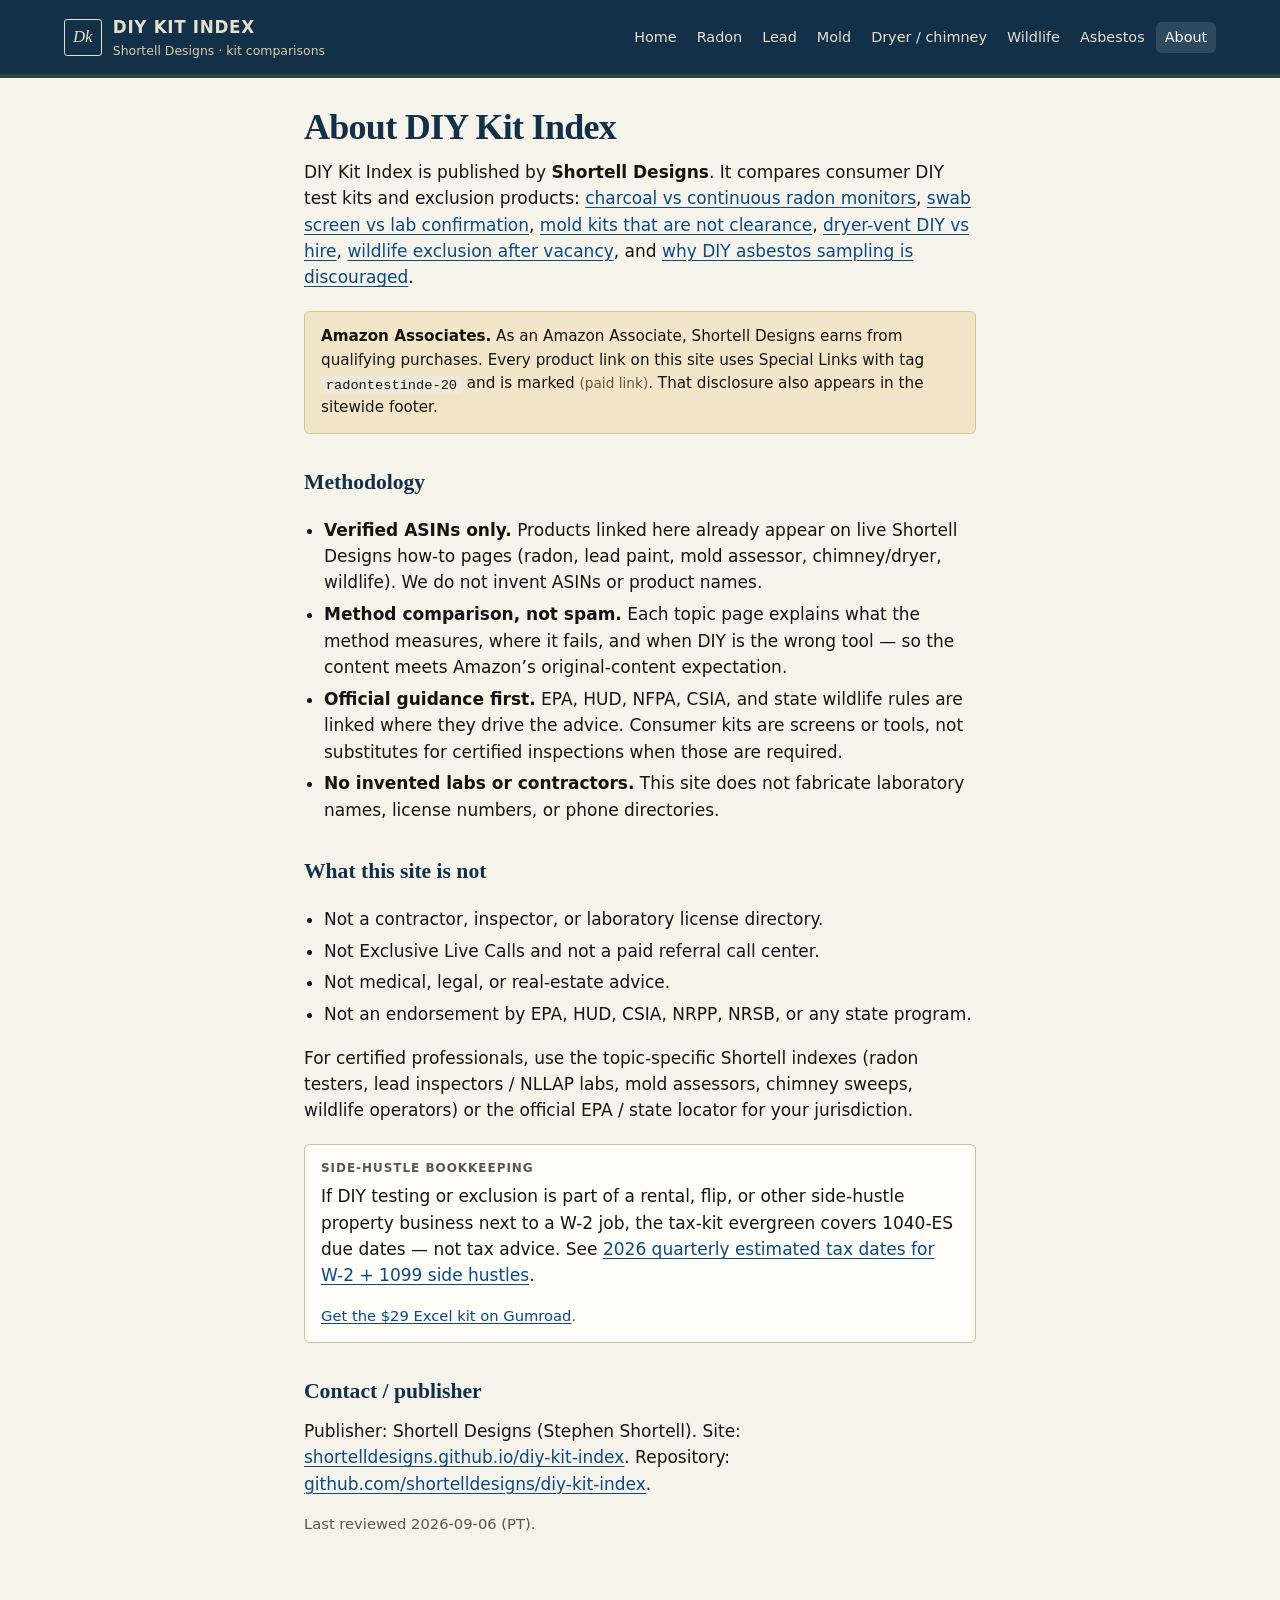
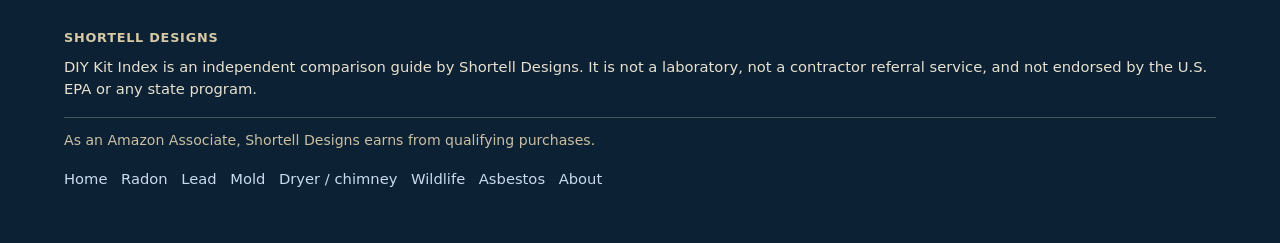
==== about.html @ dc5d18e8 "Add 24-hour Amazon baskets, Marketeer H2s, and tax-kit bridges. Verified live ASINs for primary kits" ====
<!DOCTYPE html>
<html lang="en">
<head>
  <meta charset="utf-8">
  <meta name="viewport" content="width=device-width, initial-scale=1">
  <title>About DIY Kit Index | Shortell Designs</title>
  <meta name="description" content="Shortell Designs compares consumer DIY kits and exclusion products with EPA-linked limitations. Verified ASINs only. Not a license directory. Amazon Associates disclosure.">
  <link rel="stylesheet" href="css/style.css">
  <link rel="canonical" href="https://shortelldesigns.github.io/diy-kit-index/about.html">
</head>
<body>
  <a class="skip" href="#main">Skip to content</a>
  <header class="site-header">
    <div class="header-inner">
      <a class="brand" href="index.html">
        <span class="brand-mark" aria-hidden="true">Dk</span>
        <span class="brand-text">
          <span class="brand-name">DIY Kit Index</span>
          <span class="brand-sub">Shortell Designs · kit comparisons</span>
        </span>
      </a>
      <nav aria-label="Primary">
        <a href="index.html">Home</a>
        <a href="radon-test-kits.html">Radon</a>
        <a href="lead-paint-test-kits.html">Lead</a>
        <a href="mold-diy-kits.html">Mold</a>
        <a href="dryer-vent-chimney-diy.html">Dryer / chimney</a>
        <a href="wildlife-exclusion.html">Wildlife</a>
        <a href="asbestos-diy.html">Asbestos</a>
        <a href="about.html" aria-current="page">About</a>
      </nav>
    </div>
  </header>
  <main id="main">
    <article class="wrap-prose prose">
      <h1>About DIY Kit Index</h1>
      <p>DIY Kit Index is published by <strong>Shortell Designs</strong>. It compares consumer DIY test kits and exclusion products: <a href="radon-test-kits.html">charcoal vs continuous radon monitors</a>, <a href="lead-paint-test-kits.html">swab screen vs lab confirmation</a>, <a href="mold-diy-kits.html">mold kits that are not clearance</a>, <a href="dryer-vent-chimney-diy.html">dryer-vent DIY vs hire</a>, <a href="wildlife-exclusion.html">wildlife exclusion after vacancy</a>, and <a href="asbestos-diy.html">why DIY asbestos sampling is discouraged</a>.</p>

      <div class="disclosure">
        <p><strong>Amazon Associates.</strong> As an Amazon Associate, Shortell Designs earns from qualifying purchases. Every product link on this site uses Special Links with tag <code>radontestinde-20</code> and is marked <span class="paid">(paid link)</span>. That disclosure also appears in the sitewide footer.</p>
      </div>

      <h2>Methodology</h2>
      <ul>
        <li><strong>Verified ASINs only.</strong> Products linked here already appear on live Shortell Designs how-to pages (radon, lead paint, mold assessor, chimney/dryer, wildlife). We do not invent ASINs or product names.</li>
        <li><strong>Method comparison, not spam.</strong> Each topic page explains what the method measures, where it fails, and when DIY is the wrong tool — so the content meets Amazon’s original-content expectation.</li>
        <li><strong>Official guidance first.</strong> EPA, HUD, NFPA, CSIA, and state wildlife rules are linked where they drive the advice. Consumer kits are screens or tools, not substitutes for certified inspections when those are required.</li>
        <li><strong>No invented labs or contractors.</strong> This site does not fabricate laboratory names, license numbers, or phone directories.</li>
      </ul>

      <h2 id="not-a-directory">What this site is not</h2>
      <ul>
        <li>Not a contractor, inspector, or laboratory license directory.</li>
        <li>Not Exclusive Live Calls and not a paid referral call center.</li>
        <li>Not medical, legal, or real-estate advice.</li>
        <li>Not an endorsement by EPA, HUD, CSIA, NRPP, NRSB, or any state program.</li>
      </ul>
      <p>For certified professionals, use the topic-specific Shortell indexes (radon testers, lead inspectors / NLLAP labs, mold assessors, chimney sweeps, wildlife operators) or the official EPA / state locator for your jurisdiction.</p>


      <div class="bridge-tax">
        <p class="kicker">Side-hustle bookkeeping</p>
        <p>If DIY testing or exclusion is part of a rental, flip, or other side-hustle property business next to a W-2 job, the tax-kit evergreen covers 1040-ES due dates — not tax advice. See <a href="https://shortelldesigns.github.io/tax-kit-2026/estimated-tax-2026.html">2026 quarterly estimated tax dates for W-2 + 1099 side hustles</a>.</p>
        <p class="meta"><a href="https://shortelldesigns.gumroad.com/l/jhwrco?utm_source=diykit&amp;utm_medium=seo&amp;utm_campaign=about-tax-bridge">Get the $29 Excel kit on Gumroad</a>.</p>
      </div>

      <h2>Contact / publisher</h2>
      <p>Publisher: Shortell Designs (Stephen Shortell). Site: <a href="https://shortelldesigns.github.io/diy-kit-index/">shortelldesigns.github.io/diy-kit-index</a>. Repository: <a href="https://github.com/shortelldesigns/diy-kit-index">github.com/shortelldesigns/diy-kit-index</a>.</p>
      <p class="meta">Last reviewed 2026-09-06 (PT).</p>
    </article>
  </main>
  <footer class="site-footer">
    <div class="wrap">
      <p class="byline">Shortell Designs</p>
      <p>DIY Kit Index is an independent comparison guide by Shortell Designs. It is not a laboratory, not a contractor referral service, and not endorsed by the U.S. EPA or any state program.</p>
      <p class="assoc">As an Amazon Associate, Shortell Designs earns from qualifying purchases.</p>
      <p class="foot-nav">
        <a href="index.html">Home</a>
        <a href="radon-test-kits.html">Radon</a>
        <a href="lead-paint-test-kits.html">Lead</a>
        <a href="mold-diy-kits.html">Mold</a>
        <a href="dryer-vent-chimney-diy.html">Dryer / chimney</a>
        <a href="wildlife-exclusion.html">Wildlife</a>
        <a href="asbestos-diy.html">Asbestos</a>
        <a href="about.html">About</a>
      </p>
    </div>
  </footer>
</body>
</html>
---- css/style.css ----
/* DIY Kit Index — Shortell Designs. Navy/cream, mobile-first. No tracking. */
:root {
  --ink: #141414;
  --ink-soft: #2a2a2a;
  --muted: #5b574e;
  --paper: #f6f3ea;
  --paper-2: #fffdf8;
  --rule: #c9c0ae;
  --navy: #123048;
  --navy-2: #0c2234;
  --link: #0a4a82;
  --link-hover: #08355e;
  --cream: #e8e0cf;
  --sage: #e4eee8;
  --forest: #1e4d3a;
  --note: #f3e6c8;
  --note-edge: #8a6d32;
  --rec-yes-bg: #dce9e1;
  --rec-no-bg: #f3e6c8;
  --focus: #c45c00;
  --max: 72rem;
  --prose: 42rem;
  --radius: 0.35rem;
}

*, *::before, *::after { box-sizing: border-box; }

html { scroll-behavior: smooth; }

body {
  margin: 0;
  background: var(--paper);
  color: var(--ink);
  font-family: "Source Sans 3", "Segoe UI", system-ui, -apple-system, sans-serif;
  font-size: 1.0625rem;
  line-height: 1.55;
}

.skip {
  position: absolute;
  left: 0.75rem;
  top: -3rem;
  background: var(--navy);
  color: #fff;
  padding: 0.4rem 0.7rem;
  z-index: 20;
}
.skip:focus { top: 0.75rem; }

a { color: var(--link); text-underline-offset: 0.15em; }
a:hover { color: var(--link-hover); }
a:focus-visible, button:focus-visible {
  outline: 2px solid var(--focus);
  outline-offset: 2px;
}

.wrap { width: min(100% - 2rem, var(--max)); margin-inline: auto; }
.wrap-prose { width: min(100% - 2rem, var(--prose)); margin-inline: auto; }

/* Header */
.site-header {
  background: var(--navy);
  color: var(--cream);
  border-bottom: 4px solid var(--forest);
}
.header-inner {
  width: min(100% - 2rem, var(--max));
  margin-inline: auto;
  padding: 0.9rem 0 0.85rem;
  display: flex;
  flex-wrap: wrap;
  gap: 0.75rem 1.5rem;
  align-items: center;
  justify-content: space-between;
}
.brand {
  display: flex;
  gap: 0.7rem;
  align-items: center;
  text-decoration: none;
  color: inherit;
}
.brand-mark {
  flex: none;
  width: 2.35rem;
  height: 2.35rem;
  display: grid;
  place-items: center;
  border: 1.5px solid var(--cream);
  border-radius: 0.2rem;
  color: var(--cream);
  font-family: Georgia, "Iowan Old Style", Palatino, serif;
  font-style: italic;
  font-size: 1.05rem;
  line-height: 1;
}
.brand-text { display: flex; flex-direction: column; gap: 0.05rem; }
.brand-name {
  font-weight: 700;
  letter-spacing: 0.04em;
  font-size: 1.05rem;
  text-transform: uppercase;
}
.brand-sub { font-size: 0.78rem; color: #d7c9a4; }

nav.primary {
  display: flex;
  flex-wrap: wrap;
  gap: 0.15rem;
  width: 100%;
  background: var(--navy-2);
  margin: 0 -1rem -0.85rem;
  padding: 0.35rem 1rem;
  width: calc(100% + 2rem);
}
.header-inner nav,
nav[aria-label="Primary"] {
  display: flex;
  flex-wrap: wrap;
  gap: 0.15rem;
}
nav a {
  text-decoration: none;
  color: var(--cream);
  padding: 0.3rem 0.55rem;
  border-radius: var(--radius);
  font-size: 0.9rem;
}
nav a:hover,
nav a[aria-current="page"] {
  background: rgba(255, 253, 248, 0.12);
  color: #fff;
}

/* Main */
main { padding: 1.75rem 0 3rem; }
h1 {
  font-family: Georgia, "Iowan Old Style", Palatino, serif;
  font-weight: 600;
  font-size: clamp(1.65rem, 3.5vw, 2.25rem);
  line-height: 1.2;
  margin: 0 0 0.6rem;
  letter-spacing: -0.02em;
  color: var(--navy);
}
h2 {
  font-family: Georgia, "Iowan Old Style", Palatino, serif;
  font-weight: 600;
  font-size: 1.35rem;
  margin: 2rem 0 0.6rem;
  color: var(--navy);
}
h3 { font-size: 1.05rem; margin: 1.4rem 0 0.4rem; }
p { margin: 0 0 1rem; }
.lede {
  font-size: 1.12rem;
  color: var(--muted);
  max-width: 40rem;
}
.kicker {
  font-size: 0.75rem;
  letter-spacing: 0.08em;
  text-transform: uppercase;
  color: var(--muted);
  font-weight: 600;
  margin: 0 0 0.35rem;
}
.meta { color: var(--muted); font-size: 0.92rem; }
hr {
  border: 0;
  border-top: 1px solid var(--rule);
  margin: 1.75rem 0;
}

/* Cards / grid */
.grid {
  display: grid;
  gap: 1rem;
  margin: 1.5rem 0;
}
@media (min-width: 640px) {
  .grid.two { grid-template-columns: 1fr 1fr; }
  .grid.topics { grid-template-columns: repeat(2, 1fr); }
}
@media (min-width: 960px) {
  .grid.topics { grid-template-columns: repeat(3, 1fr); }
}
.card {
  background: var(--paper-2);
  border: 1px solid var(--rule);
  border-radius: 0.5rem;
  padding: 1.1rem 1.15rem 1.2rem;
  text-decoration: none;
  color: inherit;
  display: block;
}
a.card:hover { border-color: var(--navy); }
.card h2, .card h3 { margin-top: 0; color: var(--navy); }
.card p:last-child { margin-bottom: 0; }

.disclosure {
  background: var(--note);
  border: 1px solid #d4c49a;
  border-radius: var(--radius);
  padding: 0.85rem 1rem;
  margin: 1.25rem 0;
  font-size: 0.95rem;
}
.disclosure p:last-child { margin-bottom: 0; }

.note {
  background: var(--note);
  border-left: 3px solid var(--note-edge);
  padding: 0.85rem 1rem;
  margin: 1.1rem 0 1.4rem;
  border-radius: 0 0.35rem 0.35rem 0;
}
.note p:last-child { margin-bottom: 0; }

.paths {
  margin: 1.5rem 0;
  display: grid;
  gap: 0.75rem;
}
.paths-label {
  font-size: 0.75rem;
  letter-spacing: 0.08em;
  text-transform: uppercase;
  color: var(--muted);
  font-weight: 600;
  margin: 0;
}
.path {
  display: block;
  background: var(--paper-2);
  border: 1px solid var(--rule);
  border-radius: 0.5rem;
  padding: 1rem 1.1rem;
  text-decoration: none;
  color: inherit;
}
.path:hover { border-color: var(--navy); }
.path strong { display: block; color: var(--navy); margin-bottom: 0.25rem; }
.path span { color: var(--muted); font-size: 0.95rem; }

/* Kit blocks */
.kit-block {
  background: var(--paper-2);
  border: 1px solid var(--rule);
  border-radius: 0.5rem;
  padding: 1.1rem 1.15rem 1.25rem;
  margin: 1.5rem 0;
}
.kit-lead { margin-bottom: 1rem; }
.kits {
  display: grid;
  gap: 1rem;
}
@media (min-width: 640px) {
  .kits { grid-template-columns: 1fr 1fr; }
}
.kit {
  background: var(--paper);
  border: 1px solid var(--rule);
  border-radius: var(--radius);
  padding: 0.9rem 1rem;
}
.kit h3 { margin-top: 0.35rem; color: var(--navy); }
.kit-link {
  display: inline-block;
  margin-top: 0.35rem;
  font-weight: 600;
}
.paid { font-weight: 500; color: var(--muted); font-size: 0.9em; }
.rec {
  display: inline-block;
  font-size: 0.78rem;
  font-weight: 600;
  letter-spacing: 0.02em;
  padding: 0.2rem 0.5rem;
  border-radius: 999px;
  margin: 0.2rem 0 0.4rem;
}
.rec-yes { background: var(--rec-yes-bg); color: var(--forest); }
.rec-no { background: var(--rec-no-bg); color: var(--note-edge); }
.rec-warn { background: #f0dede; color: #6b2a2a; }

/* 24-hour buy basket */
.basket-block {
  background: #eef4ef;
  border: 1px solid #b7c9bb;
  border-left: 4px solid var(--forest);
  border-radius: 0.5rem;
  padding: 1.1rem 1.15rem 1.25rem;
  margin: 1.5rem 0;
}
.basket-block .kit-lead { margin-bottom: 0.85rem; }
.basket-block .kits { margin-top: 0.5rem; }
.bridge-tax {
  background: var(--paper-2);
  border: 1px solid var(--rule);
  border-radius: var(--radius);
  padding: 0.9rem 1rem;
  margin: 1.25rem 0;
}
.bridge-tax p:last-child { margin-bottom: 0; }


.compare {
  width: 100%;
  border-collapse: collapse;
  font-size: 0.95rem;
  margin: 1rem 0 1.5rem;
  background: var(--paper-2);
}
.compare th, .compare td {
  border: 1px solid var(--rule);
  padding: 0.55rem 0.7rem;
  text-align: left;
  vertical-align: top;
}
.compare th {
  background: #efe9db;
  font-size: 0.78rem;
  letter-spacing: 0.05em;
  text-transform: uppercase;
  color: var(--muted);
}

ul, ol { padding-left: 1.25rem; }
li { margin-bottom: 0.35rem; }

/* Footer */
.site-footer {
  background: var(--navy-2);
  color: #e8e0cf;
  padding: 1.75rem 0 2.25rem;
  font-size: 0.92rem;
}
.site-footer a { color: #c9daf0; }
.site-footer a:hover { color: #fff; }
.site-footer .byline {
  font-weight: 700;
  letter-spacing: 0.06em;
  text-transform: uppercase;
  font-size: 0.8rem;
  color: #d7c9a4;
  margin-bottom: 0.5rem;
}
.site-footer .foot-nav {
  display: flex;
  flex-wrap: wrap;
  gap: 0.35rem 0.85rem;
  margin-top: 1rem;
}
.site-footer .foot-nav a { text-decoration: none; }
.assoc {
  margin-top: 0.75rem;
  padding-top: 0.75rem;
  border-top: 1px solid rgba(232, 224, 207, 0.25);
  font-size: 0.88rem;
  color: #cbbfa3;
}

code {
  font-size: 0.9em;
  background: #efe9db;
  padding: 0.1rem 0.3rem;
  border-radius: 0.2rem;
}

.prose img { max-width: 100%; height: auto; }
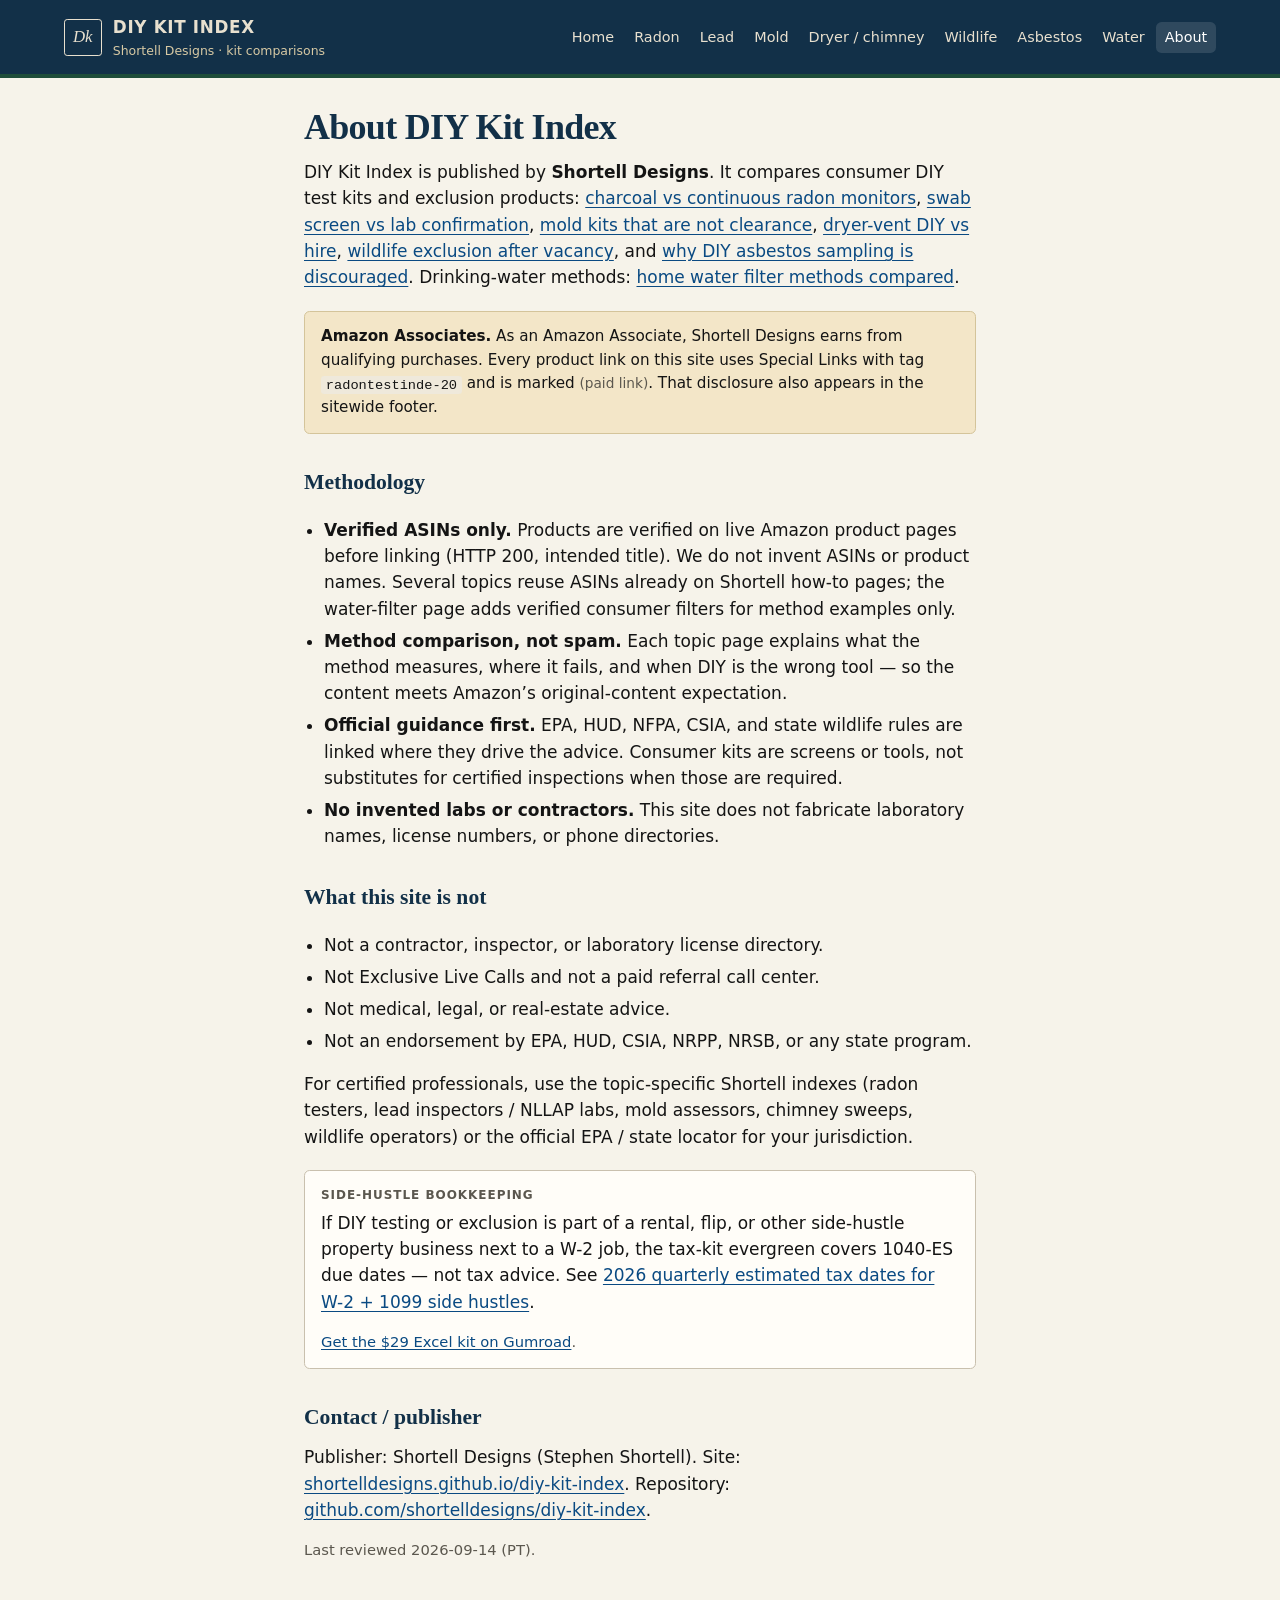
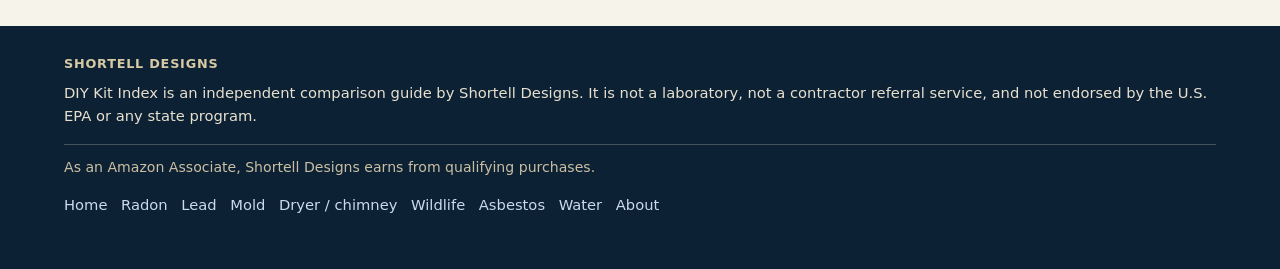
==== commit 80492bdd: "Add water-filter-methods comparison and Associates sponsored rel. Pitcher vs under-sink vs RO method" ====
--- a/about.html
+++ b/about.html
@@ -19,7 +19,7 @@
           <span class="brand-sub">Shortell Designs · kit comparisons</span>
         </span>
       </a>
-      <nav aria-label="Primary">
+            <nav aria-label="Primary">
         <a href="index.html">Home</a>
         <a href="radon-test-kits.html">Radon</a>
         <a href="lead-paint-test-kits.html">Lead</a>
@@ -27,6 +27,7 @@
         <a href="dryer-vent-chimney-diy.html">Dryer / chimney</a>
         <a href="wildlife-exclusion.html">Wildlife</a>
         <a href="asbestos-diy.html">Asbestos</a>
+        <a href="water-filter-methods.html">Water</a>
         <a href="about.html" aria-current="page">About</a>
       </nav>
     </div>
@@ -34,7 +35,7 @@
   <main id="main">
     <article class="wrap-prose prose">
       <h1>About DIY Kit Index</h1>
-      <p>DIY Kit Index is published by <strong>Shortell Designs</strong>. It compares consumer DIY test kits and exclusion products: <a href="radon-test-kits.html">charcoal vs continuous radon monitors</a>, <a href="lead-paint-test-kits.html">swab screen vs lab confirmation</a>, <a href="mold-diy-kits.html">mold kits that are not clearance</a>, <a href="dryer-vent-chimney-diy.html">dryer-vent DIY vs hire</a>, <a href="wildlife-exclusion.html">wildlife exclusion after vacancy</a>, and <a href="asbestos-diy.html">why DIY asbestos sampling is discouraged</a>.</p>
+      <p>DIY Kit Index is published by <strong>Shortell Designs</strong>. It compares consumer DIY test kits and exclusion products: <a href="radon-test-kits.html">charcoal vs continuous radon monitors</a>, <a href="lead-paint-test-kits.html">swab screen vs lab confirmation</a>, <a href="mold-diy-kits.html">mold kits that are not clearance</a>, <a href="dryer-vent-chimney-diy.html">dryer-vent DIY vs hire</a>, <a href="wildlife-exclusion.html">wildlife exclusion after vacancy</a>, and <a href="asbestos-diy.html">why DIY asbestos sampling is discouraged</a>. Drinking-water methods: <a href="water-filter-methods.html">home water filter methods compared</a>.</p>
 
       <div class="disclosure">
         <p><strong>Amazon Associates.</strong> As an Amazon Associate, Shortell Designs earns from qualifying purchases. Every product link on this site uses Special Links with tag <code>radontestinde-20</code> and is marked <span class="paid">(paid link)</span>. That disclosure also appears in the sitewide footer.</p>
@@ -42,7 +43,7 @@
 
       <h2>Methodology</h2>
       <ul>
-        <li><strong>Verified ASINs only.</strong> Products linked here already appear on live Shortell Designs how-to pages (radon, lead paint, mold assessor, chimney/dryer, wildlife). We do not invent ASINs or product names.</li>
+        <li><strong>Verified ASINs only.</strong> Products are verified on live Amazon product pages before linking (HTTP 200, intended title). We do not invent ASINs or product names. Several topics reuse ASINs already on Shortell how-to pages; the water-filter page adds verified consumer filters for method examples only.</li>
         <li><strong>Method comparison, not spam.</strong> Each topic page explains what the method measures, where it fails, and when DIY is the wrong tool — so the content meets Amazon’s original-content expectation.</li>
         <li><strong>Official guidance first.</strong> EPA, HUD, NFPA, CSIA, and state wildlife rules are linked where they drive the advice. Consumer kits are screens or tools, not substitutes for certified inspections when those are required.</li>
         <li><strong>No invented labs or contractors.</strong> This site does not fabricate laboratory names, license numbers, or phone directories.</li>
@@ -66,7 +67,7 @@
 
       <h2>Contact / publisher</h2>
       <p>Publisher: Shortell Designs (Stephen Shortell). Site: <a href="https://shortelldesigns.github.io/diy-kit-index/">shortelldesigns.github.io/diy-kit-index</a>. Repository: <a href="https://github.com/shortelldesigns/diy-kit-index">github.com/shortelldesigns/diy-kit-index</a>.</p>
-      <p class="meta">Last reviewed 2026-09-06 (PT).</p>
+      <p class="meta">Last reviewed 2026-09-14 (PT).</p>
     </article>
   </main>
   <footer class="site-footer">
@@ -74,7 +75,7 @@
       <p class="byline">Shortell Designs</p>
       <p>DIY Kit Index is an independent comparison guide by Shortell Designs. It is not a laboratory, not a contractor referral service, and not endorsed by the U.S. EPA or any state program.</p>
       <p class="assoc">As an Amazon Associate, Shortell Designs earns from qualifying purchases.</p>
-      <p class="foot-nav">
+            <p class="foot-nav">
         <a href="index.html">Home</a>
         <a href="radon-test-kits.html">Radon</a>
         <a href="lead-paint-test-kits.html">Lead</a>
@@ -82,6 +83,7 @@
         <a href="dryer-vent-chimney-diy.html">Dryer / chimney</a>
         <a href="wildlife-exclusion.html">Wildlife</a>
         <a href="asbestos-diy.html">Asbestos</a>
+        <a href="water-filter-methods.html">Water</a>
         <a href="about.html">About</a>
       </p>
     </div>
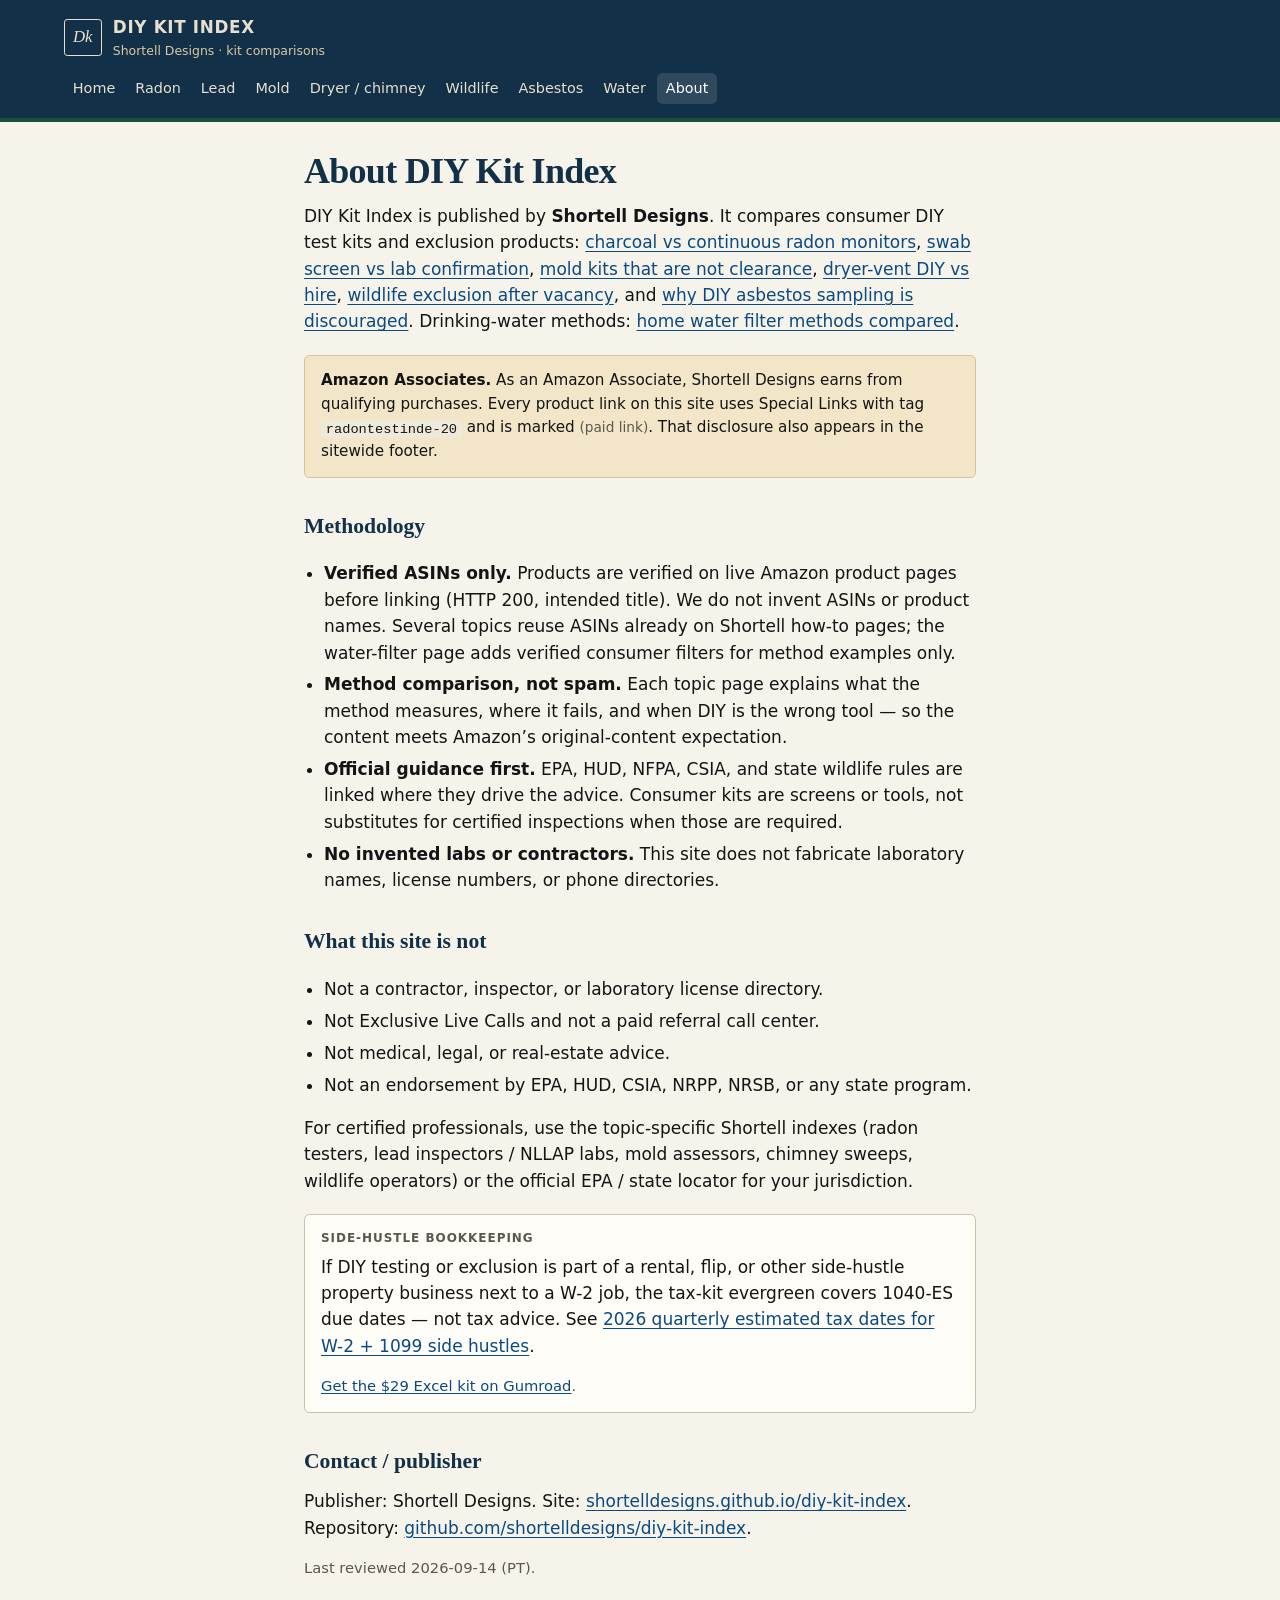
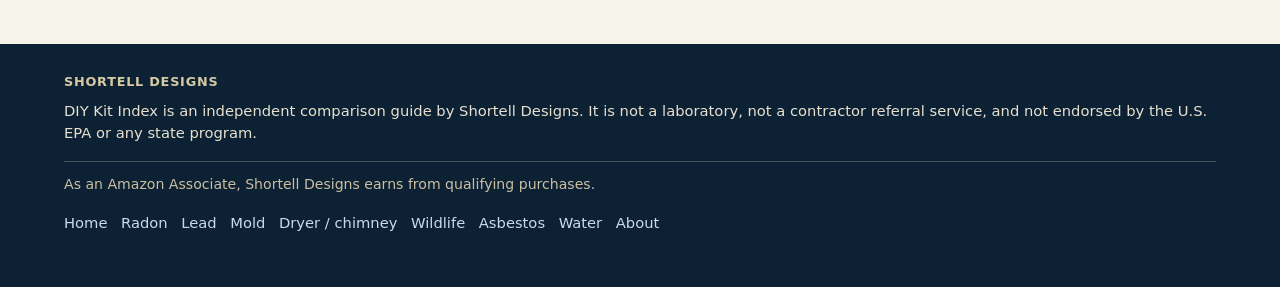
==== commit 5813f8e4: "Byline/Updated Oct 2026, dateModified, home links; noindex about page and drop from sitemap" ====
--- a/about.html
+++ b/about.html
@@ -6,6 +6,7 @@
   <title>About DIY Kit Index | Shortell Designs</title>
   <meta name="description" content="Shortell Designs compares consumer DIY kits and exclusion products with EPA-linked limitations. Verified ASINs only. Not a license directory. Amazon Associates disclosure.">
   <link rel="stylesheet" href="css/style.css">
+  <meta name="robots" content="noindex,follow">
   <link rel="canonical" href="https://shortelldesigns.github.io/diy-kit-index/about.html">
 </head>
 <body>
@@ -66,7 +67,7 @@
       </div>
 
       <h2>Contact / publisher</h2>
-      <p>Publisher: Shortell Designs (Stephen Shortell). Site: <a href="https://shortelldesigns.github.io/diy-kit-index/">shortelldesigns.github.io/diy-kit-index</a>. Repository: <a href="https://github.com/shortelldesigns/diy-kit-index">github.com/shortelldesigns/diy-kit-index</a>.</p>
+      <p>Publisher: Shortell Designs. Site: <a href="https://shortelldesigns.github.io/diy-kit-index/">shortelldesigns.github.io/diy-kit-index</a>. Repository: <a href="https://github.com/shortelldesigns/diy-kit-index">github.com/shortelldesigns/diy-kit-index</a>.</p>
       <p class="meta">Last reviewed 2026-09-14 (PT).</p>
     </article>
   </main>
--- a/css/style.css
+++ b/css/style.css
@@ -103,21 +103,22 @@
 }
 .brand-sub { font-size: 0.78rem; color: #d7c9a4; }
 
-nav.primary {
-  display: flex;
-  flex-wrap: wrap;
-  gap: 0.15rem;
-  width: 100%;
-  background: var(--navy-2);
-  margin: 0 -1rem -0.85rem;
-  padding: 0.35rem 1rem;
-  width: calc(100% + 2rem);
-}
+nav.primary,
 .header-inner nav,
 nav[aria-label="Primary"] {
   display: flex;
   flex-wrap: wrap;
   gap: 0.15rem;
+  width: 100%;
+  max-width: 100%;
+  margin-left: 0;
+  box-sizing: border-box;
+  overflow-x: auto;
+}
+nav.primary {
+  background: var(--navy-2);
+  margin-bottom: -0.85rem;
+  padding: 0.35rem 1rem;
 }
 nav a {
   text-decoration: none;
@@ -308,6 +309,10 @@
 
 .compare {
   width: 100%;
+  max-width: 100%;
+  display: block;
+  overflow-x: auto;
+  -webkit-overflow-scrolling: touch;
   border-collapse: collapse;
   font-size: 0.95rem;
   margin: 1rem 0 1.5rem;
@@ -370,3 +375,67 @@
 }
 
 .prose img { max-width: 100%; height: auto; }
+
+/* Above-the-fold primary kit offer (mobile-first) */
+.primary-pick {
+  background: #eef4ef;
+  border: 1px solid #b7c9bb;
+  border-left: 4px solid var(--forest);
+  border-radius: 0.5rem;
+  padding: 0.8rem 0.95rem 0.9rem;
+  margin: 0.75rem 0 1.15rem;
+}
+.primary-pick > .kicker {
+  margin: 0 0 0.2rem;
+  color: var(--forest);
+}
+.primary-pick > p {
+  margin: 0 0 0.45rem;
+  font-size: 0.98rem;
+}
+.primary-pick .pick-links {
+  list-style: none;
+  padding: 0;
+  margin: 0.25rem 0 0;
+  display: grid;
+  gap: 0.35rem;
+}
+.primary-pick .pick-links li { margin: 0; }
+.primary-pick .kit-link {
+  margin-top: 0;
+  font-size: 0.98rem;
+}
+.primary-pick .pick-note {
+  margin: 0.55rem 0 0;
+  font-size: 0.88rem;
+  color: var(--muted);
+}
+
+/* Forest full-width primary-pick CTAs (C01 fold / Designer notes) */
+.primary-pick .kit-link {
+  display: flex;
+  align-items: center;
+  justify-content: center;
+  width: 100%;
+  min-height: 2.75rem;
+  padding: 0.55rem 0.85rem;
+  box-sizing: border-box;
+  background: var(--forest);
+  color: #f6f3ea !important;
+  text-decoration: none;
+  font-weight: 700;
+  border-radius: var(--radius);
+  text-align: center;
+  line-height: 1.25;
+}
+.primary-pick .kit-link:hover,
+.primary-pick .kit-link:focus {
+  background: var(--navy);
+  color: #f6f3ea !important;
+}
+.primary-pick .kit-link .paid { color: #d7e5db; font-weight: 500; }
+.primary-pick .pick-micro {
+  margin: 0.35rem 0 0.5rem;
+  font-size: 0.88rem;
+  color: var(--muted);
+}
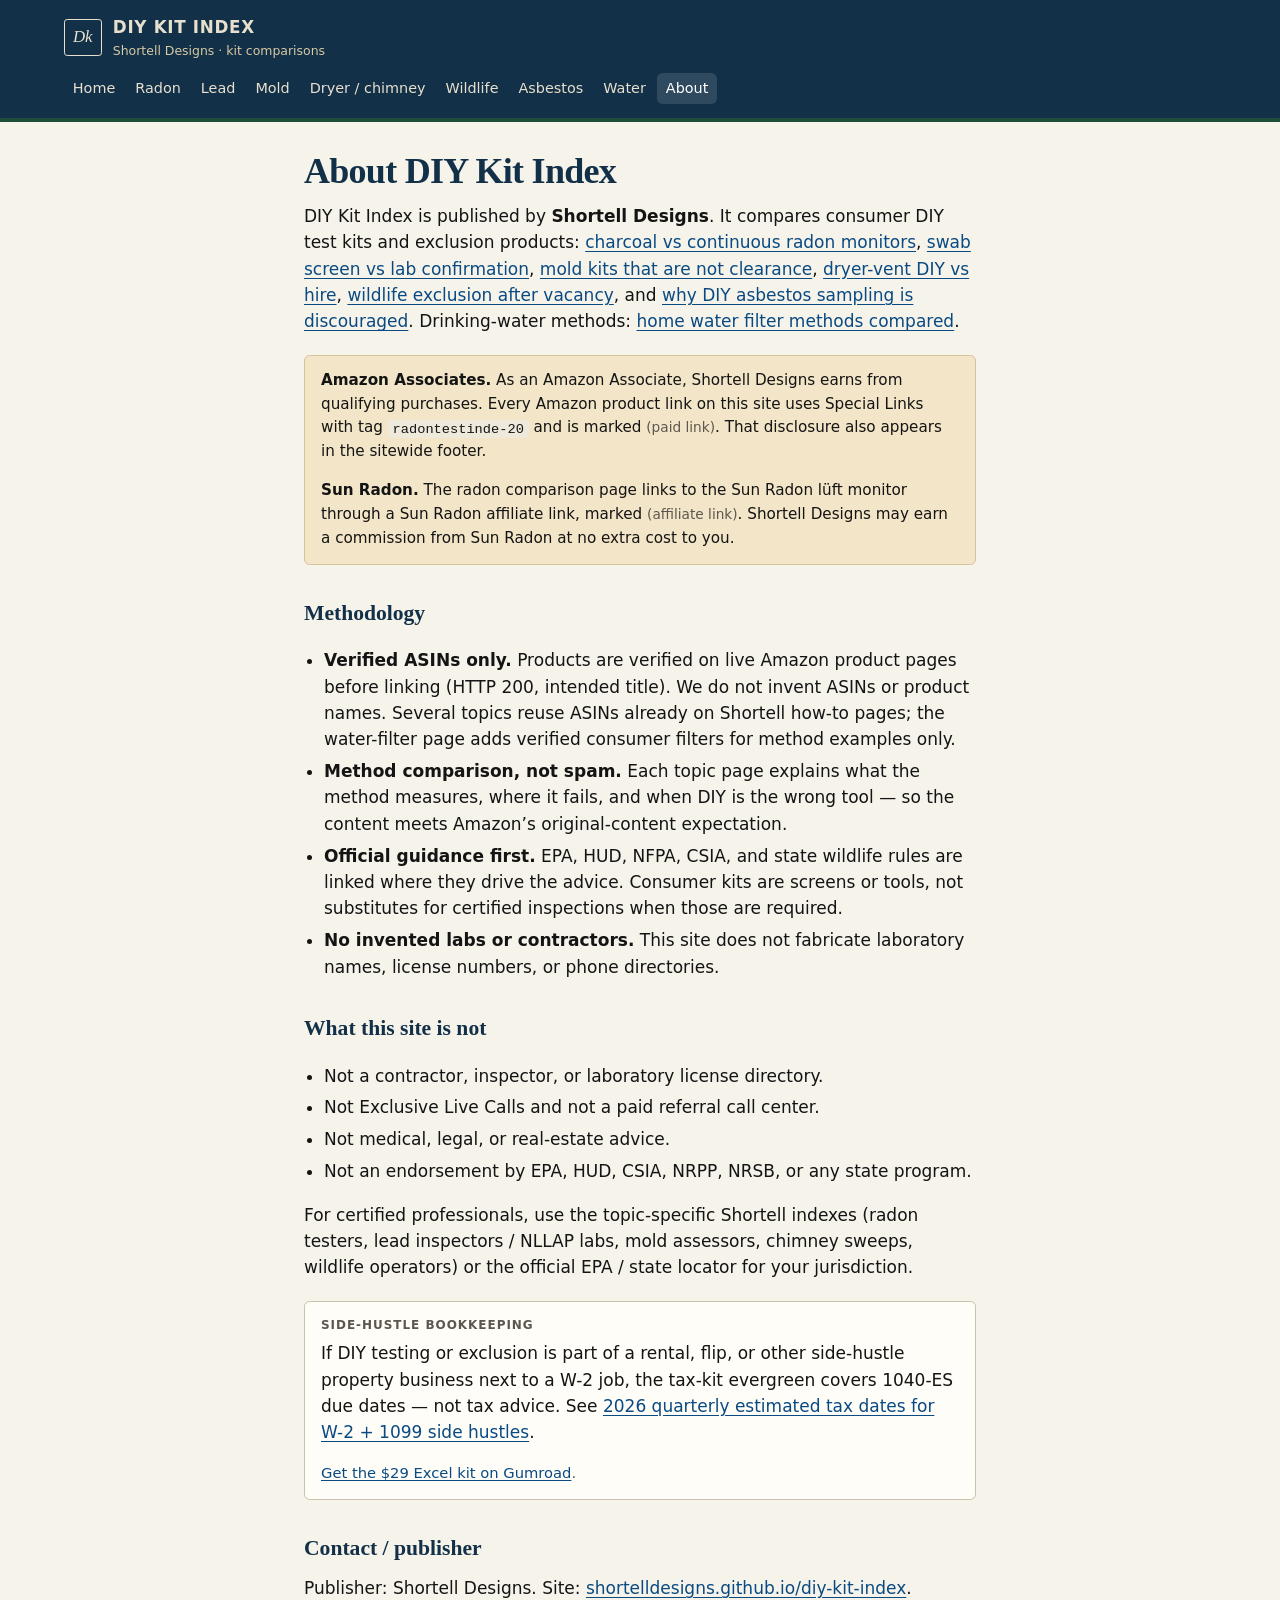
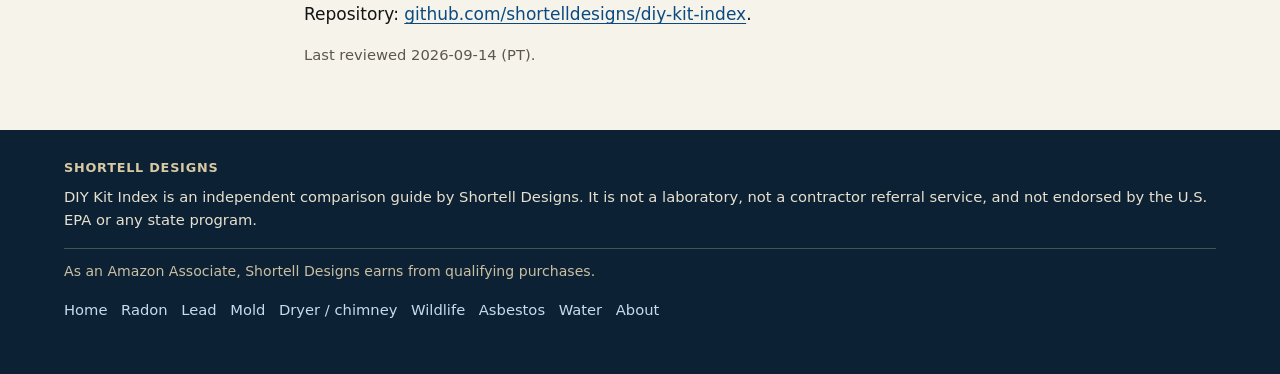
==== commit 187c5329: "Add Sun Radon lüft continuous monitor option (affiliate, disclosed) to radon comparison; name Sun Ra" ====
--- a/about.html
+++ b/about.html
@@ -39,7 +39,8 @@
       <p>DIY Kit Index is published by <strong>Shortell Designs</strong>. It compares consumer DIY test kits and exclusion products: <a href="radon-test-kits.html">charcoal vs continuous radon monitors</a>, <a href="lead-paint-test-kits.html">swab screen vs lab confirmation</a>, <a href="mold-diy-kits.html">mold kits that are not clearance</a>, <a href="dryer-vent-chimney-diy.html">dryer-vent DIY vs hire</a>, <a href="wildlife-exclusion.html">wildlife exclusion after vacancy</a>, and <a href="asbestos-diy.html">why DIY asbestos sampling is discouraged</a>. Drinking-water methods: <a href="water-filter-methods.html">home water filter methods compared</a>.</p>
 
       <div class="disclosure">
-        <p><strong>Amazon Associates.</strong> As an Amazon Associate, Shortell Designs earns from qualifying purchases. Every product link on this site uses Special Links with tag <code>radontestinde-20</code> and is marked <span class="paid">(paid link)</span>. That disclosure also appears in the sitewide footer.</p>
+        <p><strong>Amazon Associates.</strong> As an Amazon Associate, Shortell Designs earns from qualifying purchases. Every Amazon product link on this site uses Special Links with tag <code>radontestinde-20</code> and is marked <span class="paid">(paid link)</span>. That disclosure also appears in the sitewide footer.</p>
+        <p><strong>Sun Radon.</strong> The radon comparison page links to the Sun Radon lüft monitor through a Sun Radon affiliate link, marked <span class="paid">(affiliate link)</span>. Shortell Designs may earn a commission from Sun Radon at no extra cost to you.</p>
       </div>
 
       <h2>Methodology</h2>
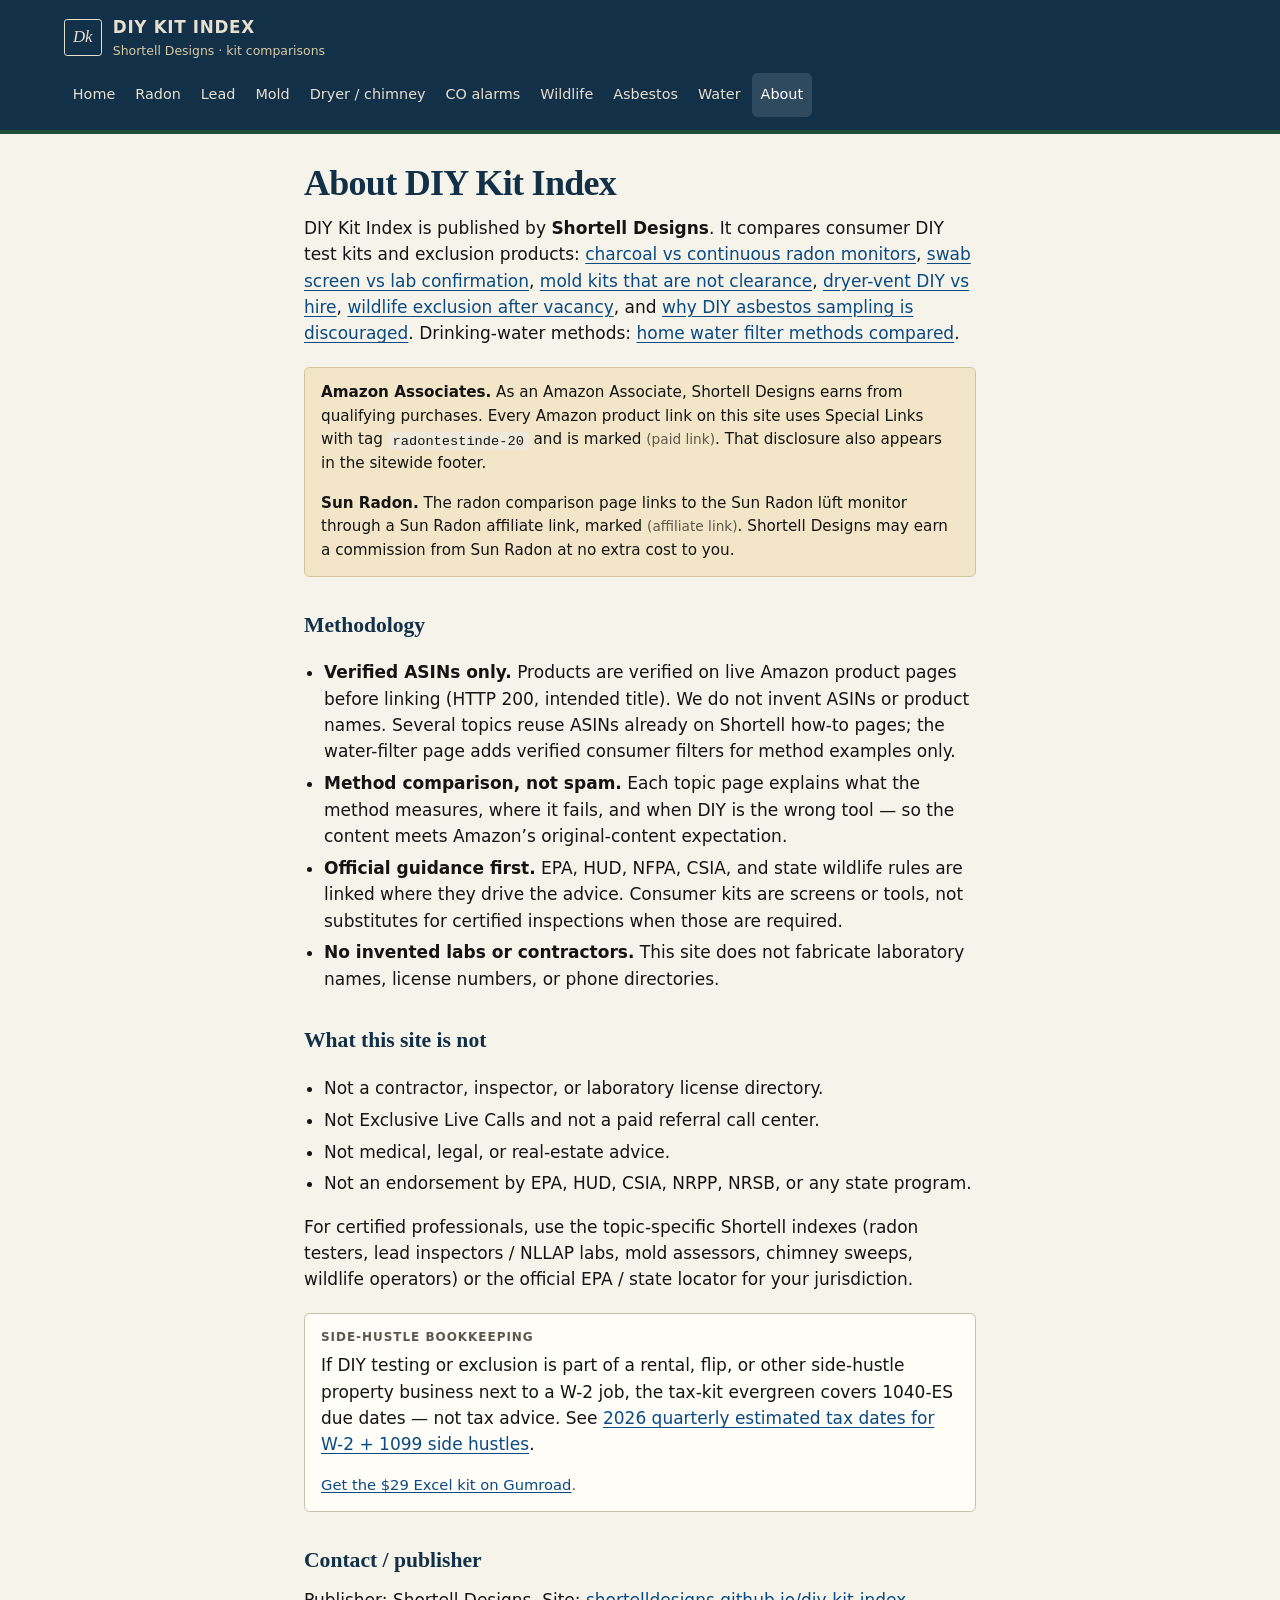
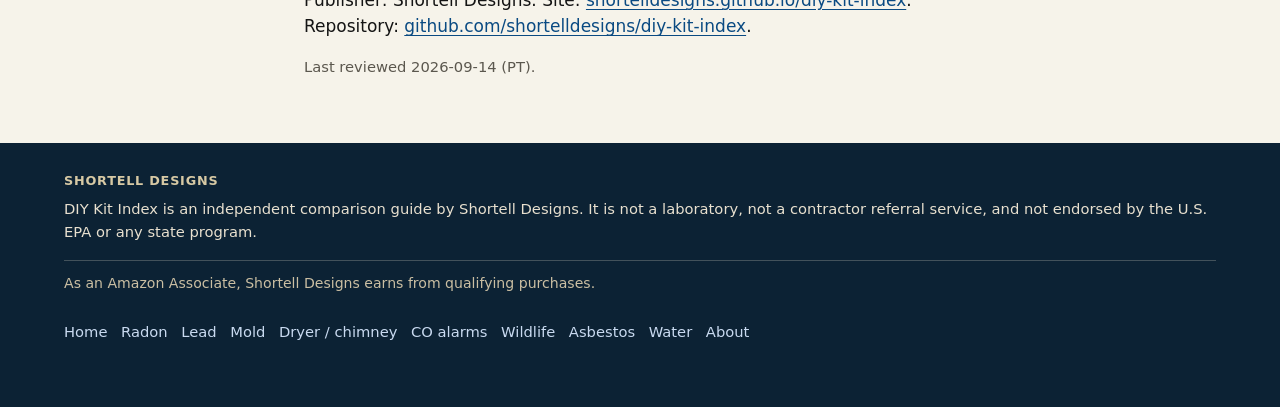
==== commit 2c02d1e9: "Add carbon monoxide alarms comparison page, nav, hub card, sitemap" ====
--- a/about.html
+++ b/about.html
@@ -26,6 +26,7 @@
         <a href="lead-paint-test-kits.html">Lead</a>
         <a href="mold-diy-kits.html">Mold</a>
         <a href="dryer-vent-chimney-diy.html">Dryer / chimney</a>
+        <a href="carbon-monoxide-alarms.html">CO alarms</a>
         <a href="wildlife-exclusion.html">Wildlife</a>
         <a href="asbestos-diy.html">Asbestos</a>
         <a href="water-filter-methods.html">Water</a>
@@ -83,6 +84,7 @@
         <a href="lead-paint-test-kits.html">Lead</a>
         <a href="mold-diy-kits.html">Mold</a>
         <a href="dryer-vent-chimney-diy.html">Dryer / chimney</a>
+        <a href="carbon-monoxide-alarms.html">CO alarms</a>
         <a href="wildlife-exclusion.html">Wildlife</a>
         <a href="asbestos-diy.html">Asbestos</a>
         <a href="water-filter-methods.html">Water</a>
--- a/css/style.css
+++ b/css/style.css
@@ -439,3 +439,18 @@
   font-size: 0.88rem;
   color: var(--muted);
 }
+
+/* Sunday 2026-10-18 fold pack (Designer): 44px nav taps; "(paid link)" wraps cleanly */
+nav a {
+  min-height: 2.75rem;
+  display: inline-flex;
+  align-items: center;
+}
+.primary-pick .kit-link {
+  flex-wrap: wrap;
+  column-gap: 0.35em;
+}
+
+/* Designer pack 2026-10-23: 44px taps for footer nav + Sun Radon kit-link */
+.site-footer .foot-nav a { display: inline-flex; align-items: center; min-height: 2.75rem; }
+.kit-link { min-height: 2.75rem; display: inline-flex; align-items: center; flex-wrap: wrap; column-gap: .35em; }
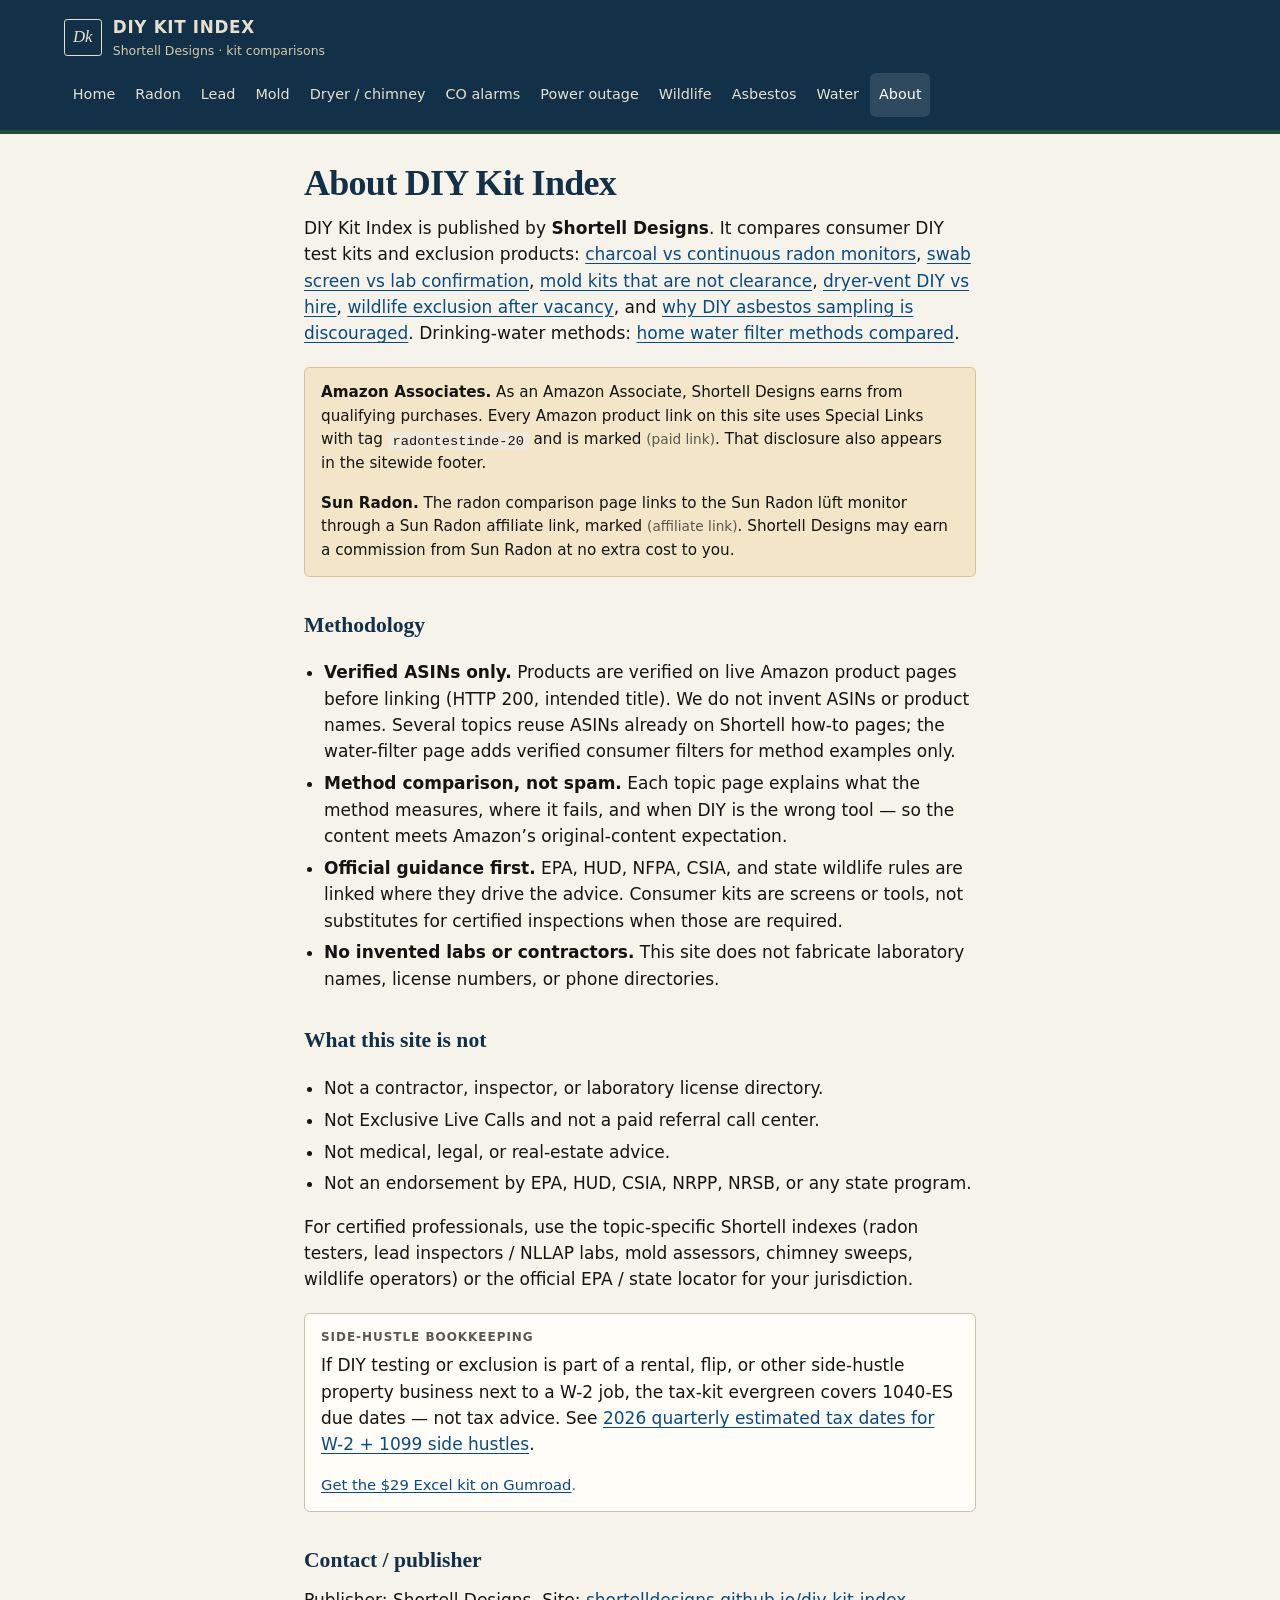
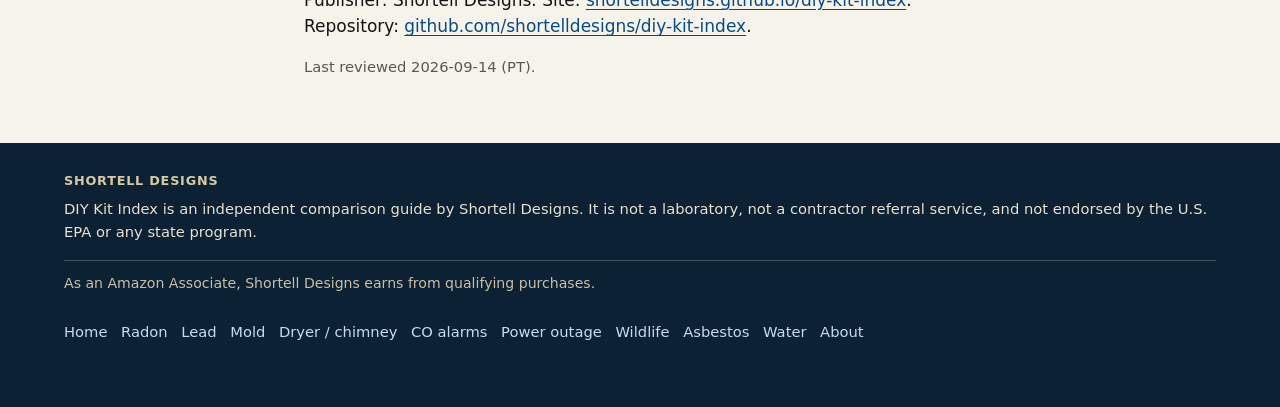
==== commit e6a2f2a2: "Add winter power-outage kit page, nav, hub card, sitemap, CO page bridges" ====
--- a/about.html
+++ b/about.html
@@ -27,6 +27,7 @@
         <a href="mold-diy-kits.html">Mold</a>
         <a href="dryer-vent-chimney-diy.html">Dryer / chimney</a>
         <a href="carbon-monoxide-alarms.html">CO alarms</a>
+        <a href="power-outage-kit.html">Power outage</a>
         <a href="wildlife-exclusion.html">Wildlife</a>
         <a href="asbestos-diy.html">Asbestos</a>
         <a href="water-filter-methods.html">Water</a>
@@ -85,6 +86,7 @@
         <a href="mold-diy-kits.html">Mold</a>
         <a href="dryer-vent-chimney-diy.html">Dryer / chimney</a>
         <a href="carbon-monoxide-alarms.html">CO alarms</a>
+        <a href="power-outage-kit.html">Power outage</a>
         <a href="wildlife-exclusion.html">Wildlife</a>
         <a href="asbestos-diy.html">Asbestos</a>
         <a href="water-filter-methods.html">Water</a>
--- a/css/style.css
+++ b/css/style.css
@@ -454,3 +454,10 @@
 /* Designer pack 2026-10-23: 44px taps for footer nav + Sun Radon kit-link */
 .site-footer .foot-nav a { display: inline-flex; align-items: center; min-height: 2.75rem; }
 .kit-link { min-height: 2.75rem; display: inline-flex; align-items: center; flex-wrap: wrap; column-gap: .35em; }
+
+/* Designer pack 2026-10-26: CO alarms fold jump to the six picks */
+.fold-cta { margin: 0.9rem 0 1.2rem; }
+.fold-cta .jump { display: inline-flex; align-items: center; justify-content: center; min-height: 2.75rem; padding: 0.55rem 1rem; background: var(--forest); color: #f6f3ea; font-weight: 700; text-decoration: none; border-radius: var(--radius); line-height: 1.25; }
+.fold-cta .jump:hover, .fold-cta .jump:focus { background: var(--navy); color: #f6f3ea; }
+@media (max-width: 39.99rem) { .fold-cta .jump { display: flex; width: 100%; } }
+#picks { scroll-margin-top: 1rem; }
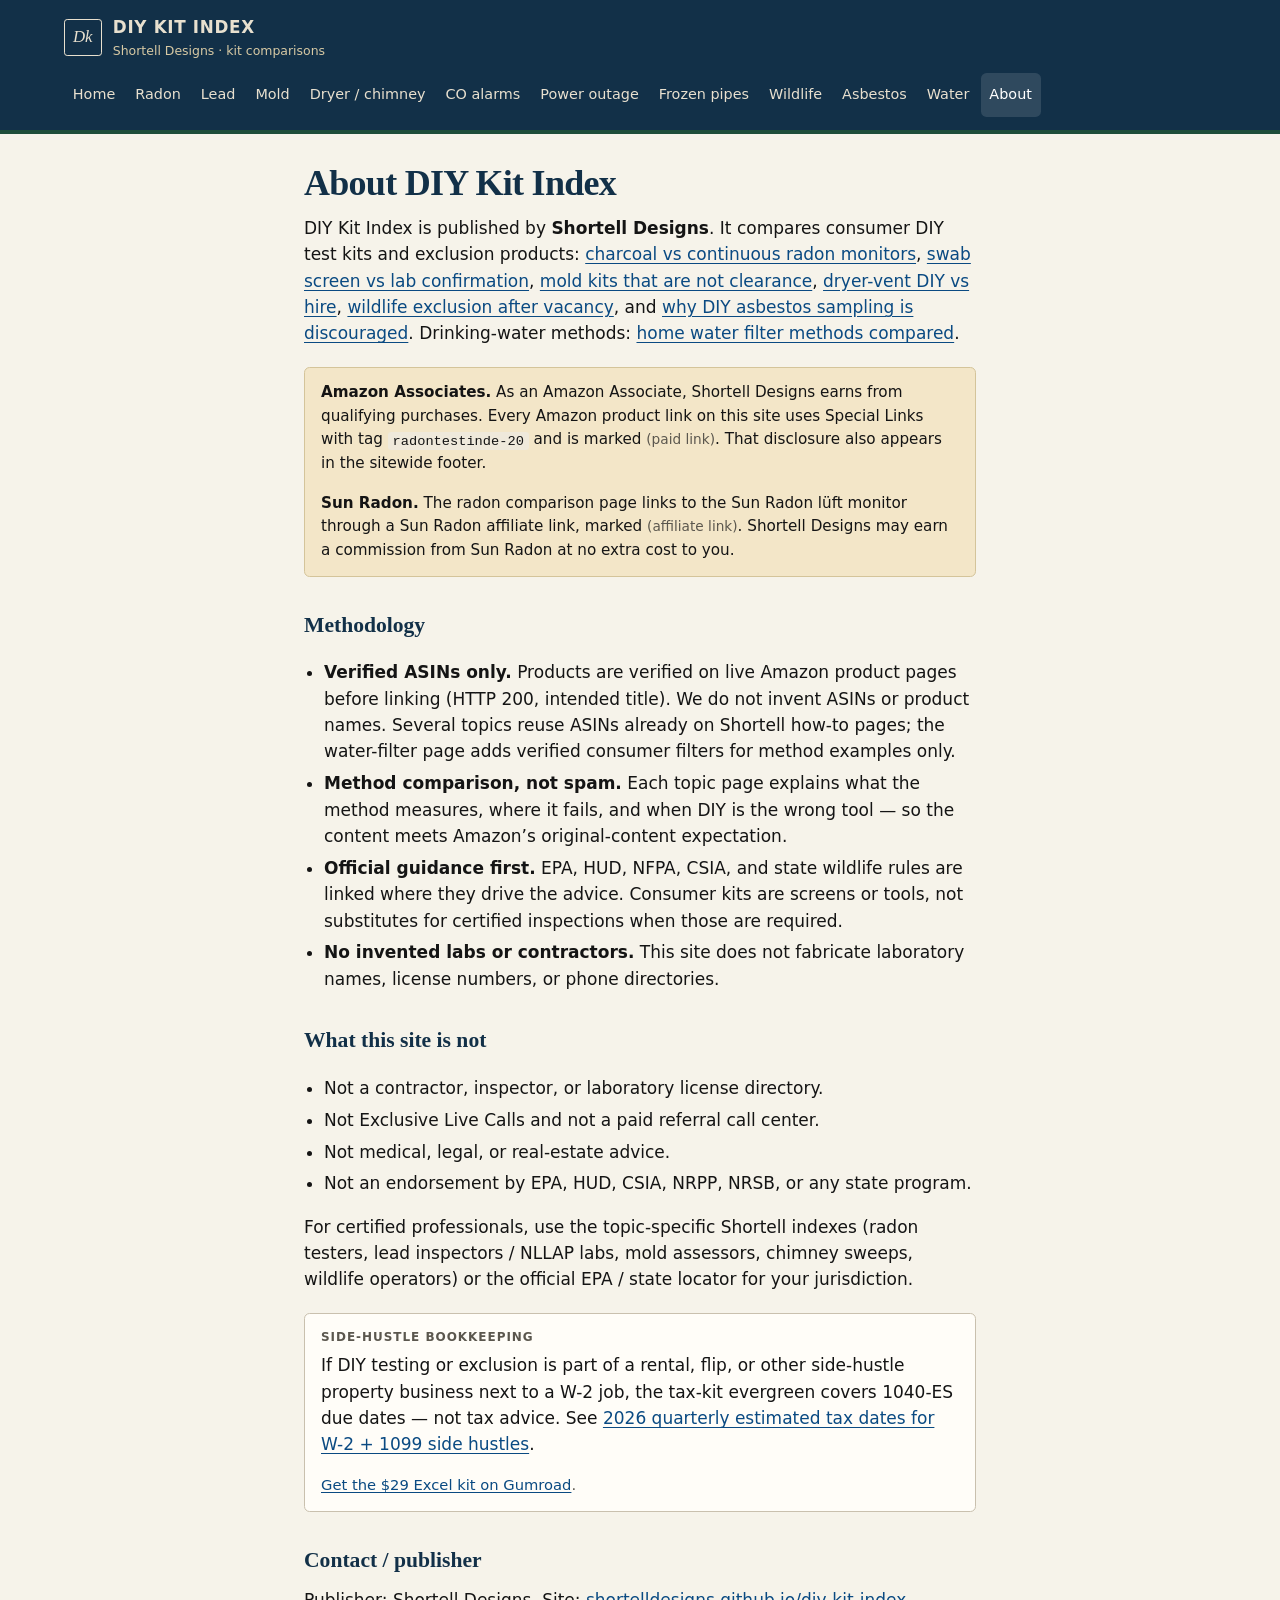
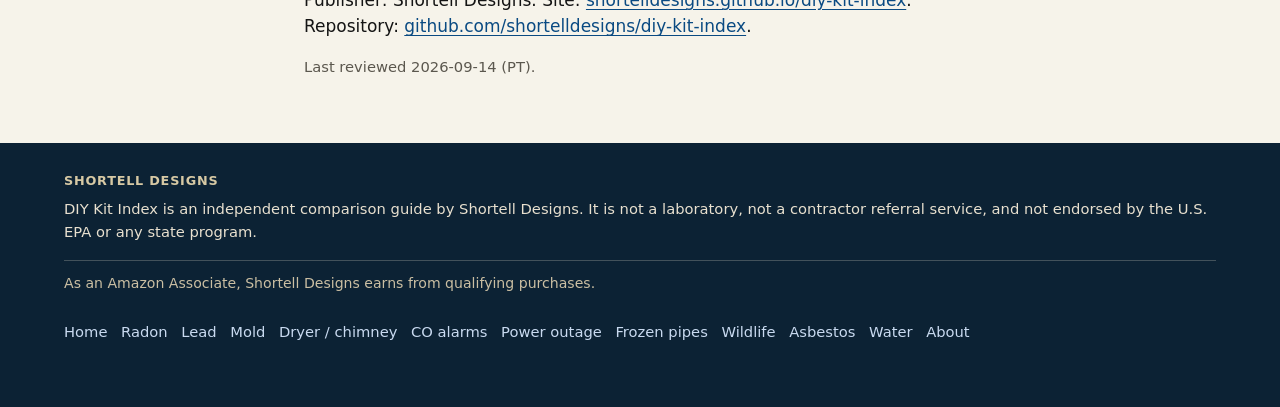
==== commit a283fdd0: "Add frozen-pipe kit page (5 verified ASINs, Red Cross/Maine/Michigan safety), nav+hub+sitemap, power" ====
--- a/about.html
+++ b/about.html
@@ -28,6 +28,7 @@
         <a href="dryer-vent-chimney-diy.html">Dryer / chimney</a>
         <a href="carbon-monoxide-alarms.html">CO alarms</a>
         <a href="power-outage-kit.html">Power outage</a>
+        <a href="frozen-pipe-kit.html">Frozen pipes</a>
         <a href="wildlife-exclusion.html">Wildlife</a>
         <a href="asbestos-diy.html">Asbestos</a>
         <a href="water-filter-methods.html">Water</a>
@@ -87,6 +88,7 @@
         <a href="dryer-vent-chimney-diy.html">Dryer / chimney</a>
         <a href="carbon-monoxide-alarms.html">CO alarms</a>
         <a href="power-outage-kit.html">Power outage</a>
+        <a href="frozen-pipe-kit.html">Frozen pipes</a>
         <a href="wildlife-exclusion.html">Wildlife</a>
         <a href="asbestos-diy.html">Asbestos</a>
         <a href="water-filter-methods.html">Water</a>
--- a/css/style.css
+++ b/css/style.css
@@ -284,6 +284,8 @@
 }
 .rec-yes { background: var(--rec-yes-bg); color: var(--forest); }
 .rec-no { background: var(--rec-no-bg); color: var(--note-edge); }
+/* Designer pack 2026-11-01: "Not EPA-recognized" / "Not a clearance" pills were 3.93:1 (#8a6d32 on #f3e6c8); darker same hue = 5.68:1 (AA) */
+.rec-no { color: #6e5524; }
 .rec-warn { background: #f0dede; color: #6b2a2a; }
 
 /* 24-hour buy basket */
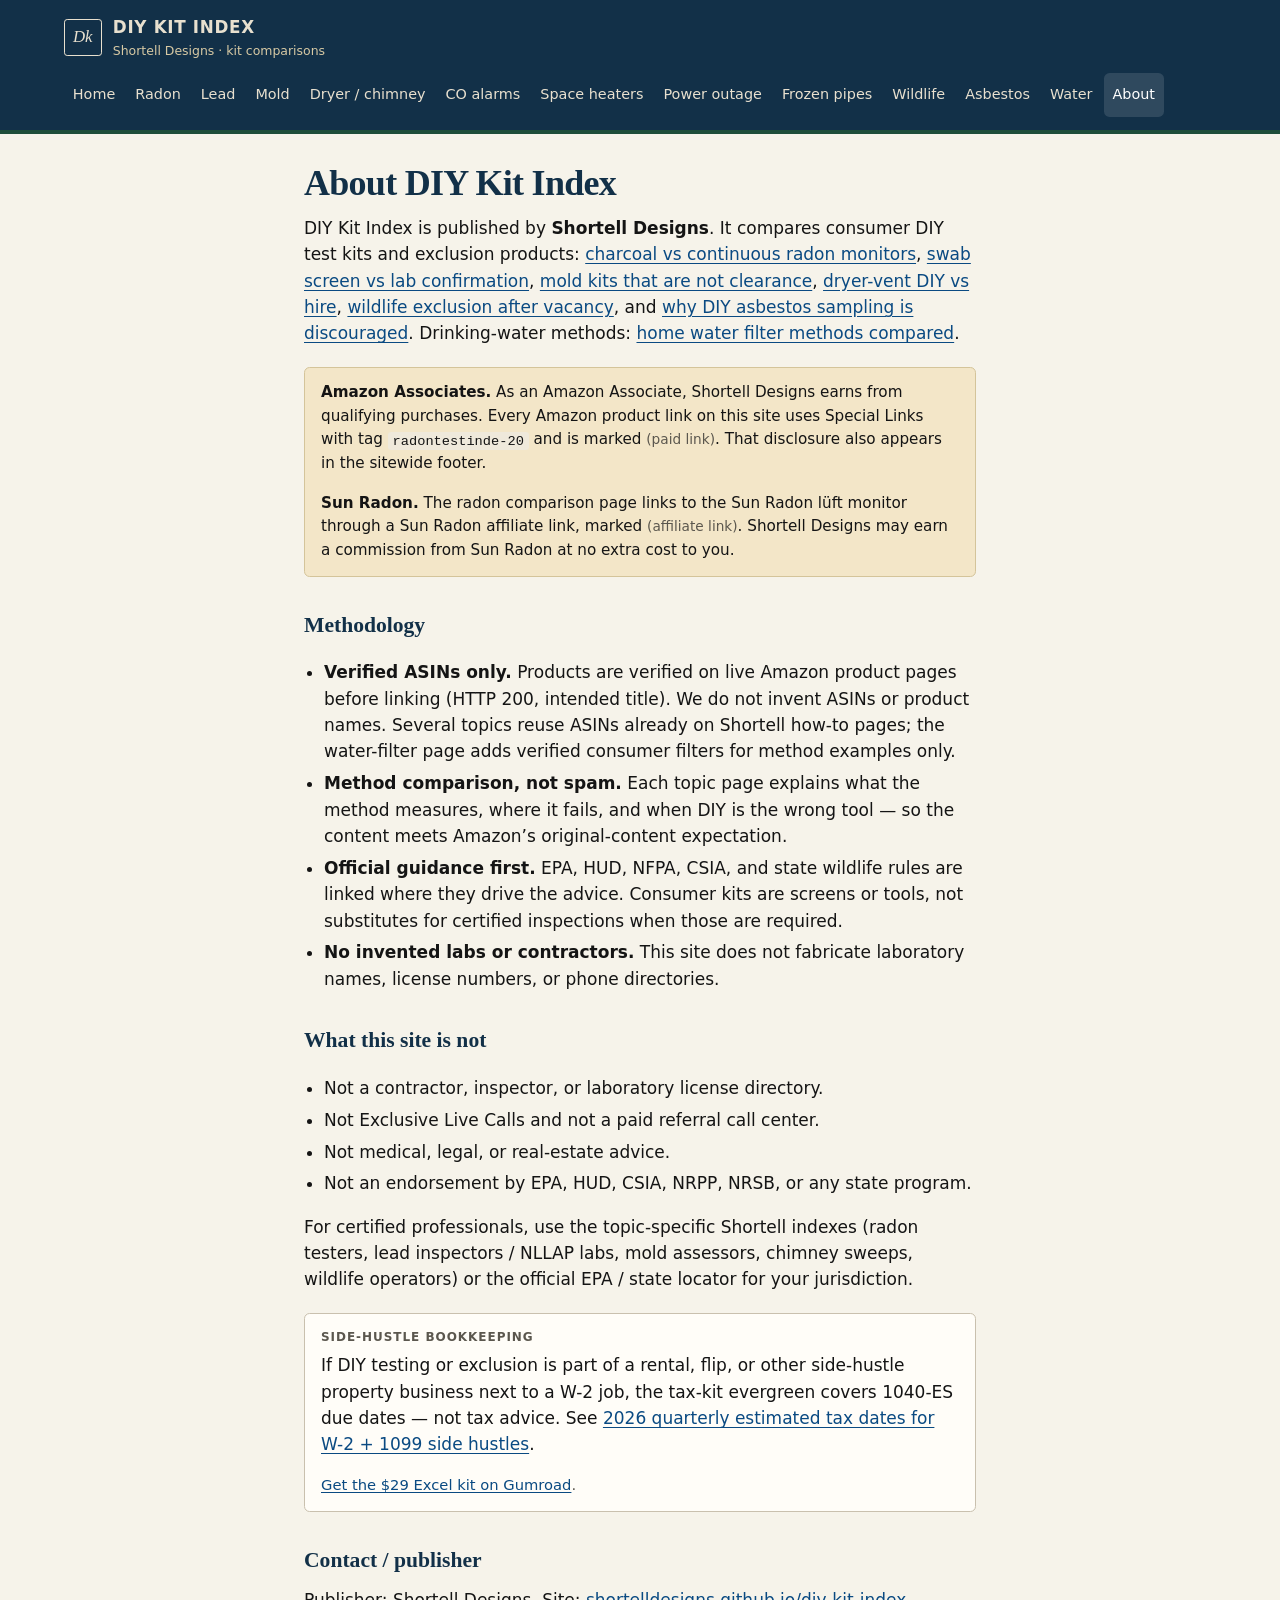
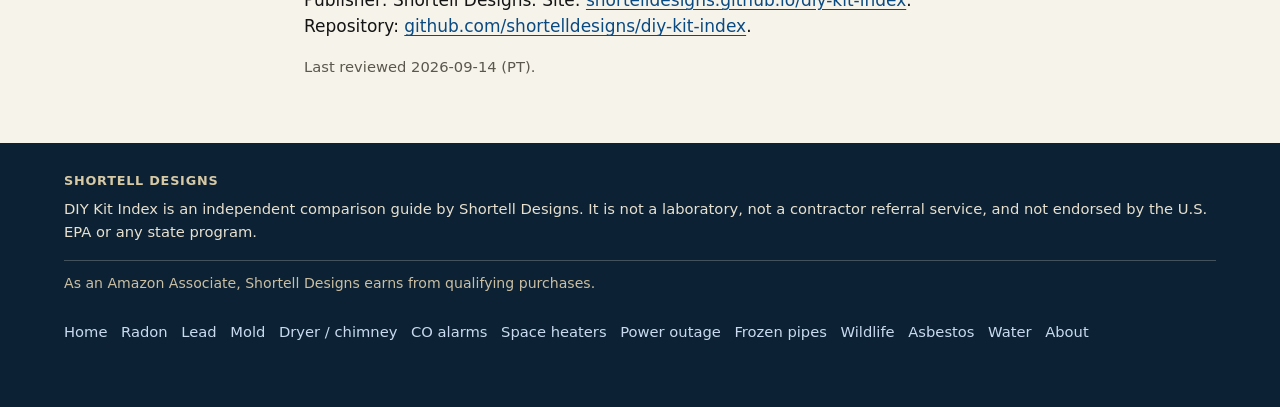
==== commit 5b245e90: "Add space heater safety page (Marketeer pack 2026-11-09) Co-authored-by: shortelldesigns <shortellde" ====
--- a/about.html
+++ b/about.html
@@ -27,6 +27,7 @@
         <a href="mold-diy-kits.html">Mold</a>
         <a href="dryer-vent-chimney-diy.html">Dryer / chimney</a>
         <a href="carbon-monoxide-alarms.html">CO alarms</a>
+        <a href="space-heater-safety.html">Space heaters</a>
         <a href="power-outage-kit.html">Power outage</a>
         <a href="frozen-pipe-kit.html">Frozen pipes</a>
         <a href="wildlife-exclusion.html">Wildlife</a>
@@ -87,6 +88,7 @@
         <a href="mold-diy-kits.html">Mold</a>
         <a href="dryer-vent-chimney-diy.html">Dryer / chimney</a>
         <a href="carbon-monoxide-alarms.html">CO alarms</a>
+        <a href="space-heater-safety.html">Space heaters</a>
         <a href="power-outage-kit.html">Power outage</a>
         <a href="frozen-pipe-kit.html">Frozen pipes</a>
         <a href="wildlife-exclusion.html">Wildlife</a>
